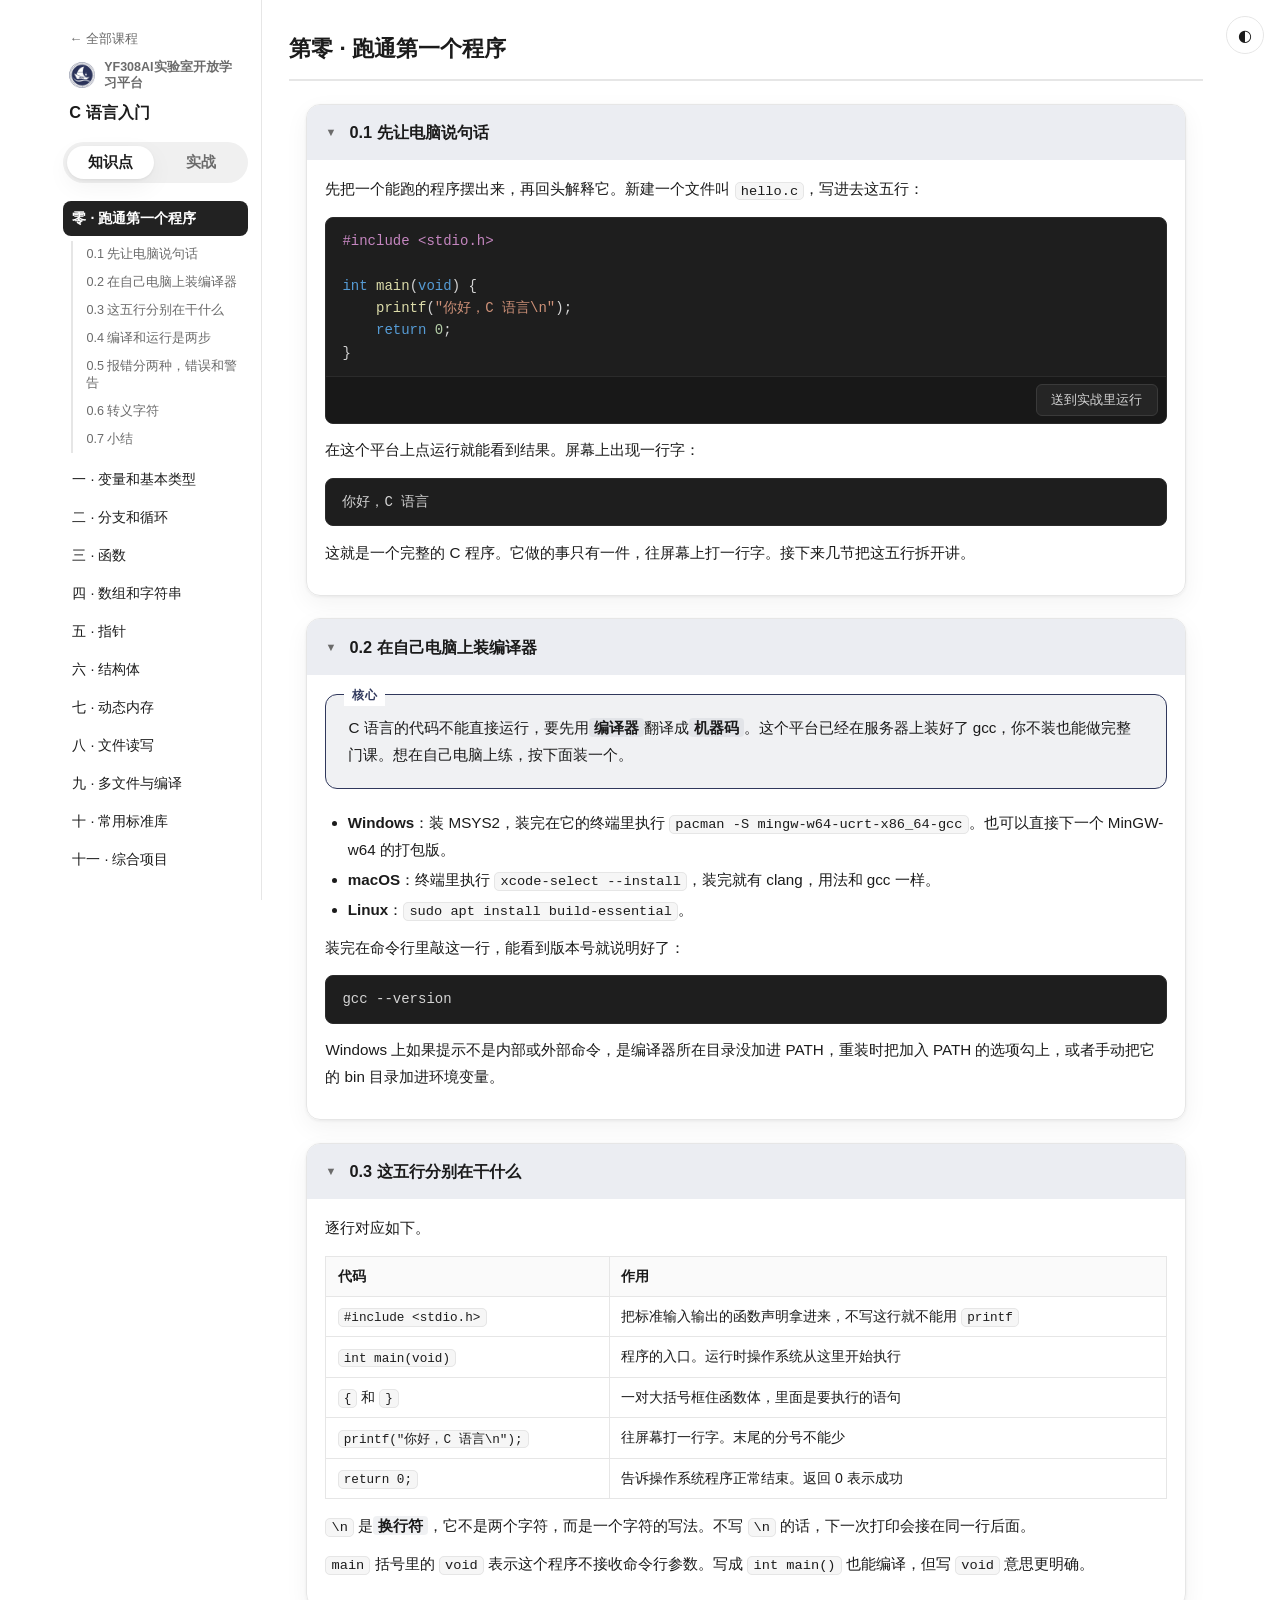
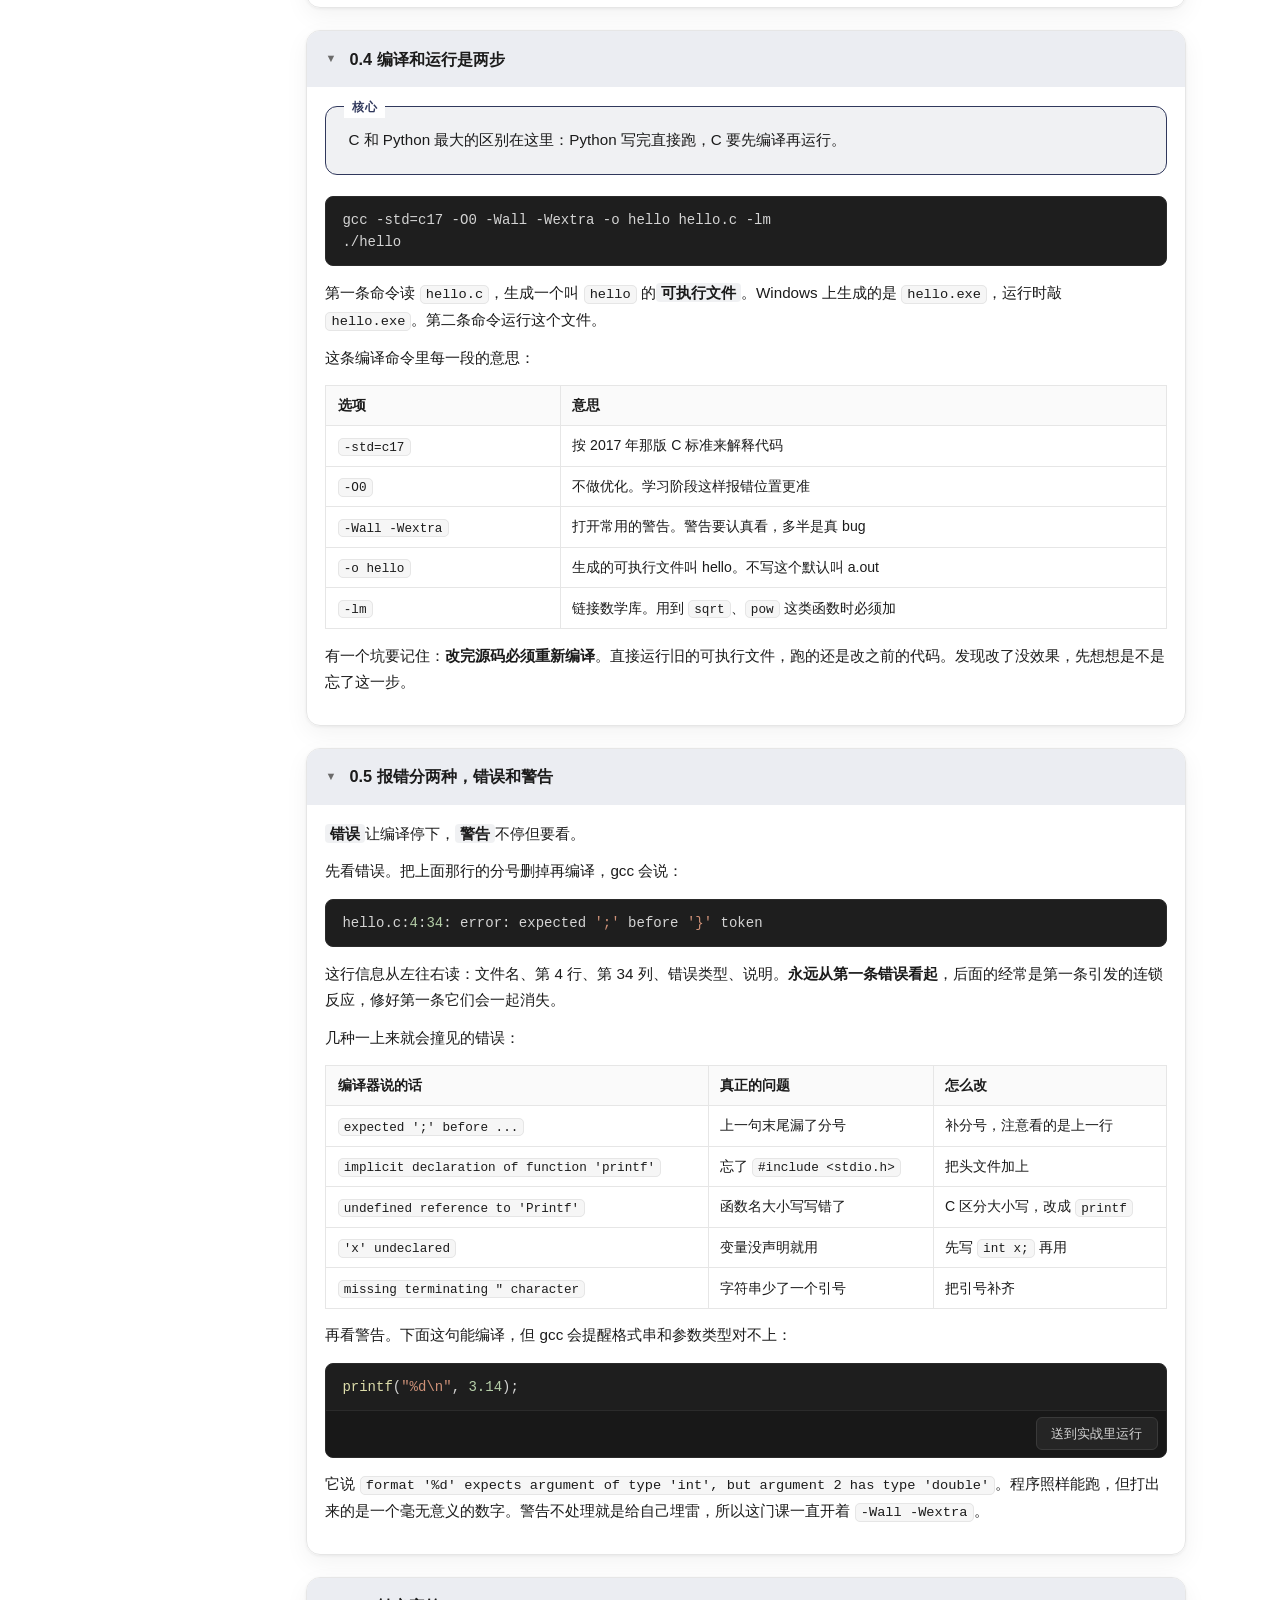
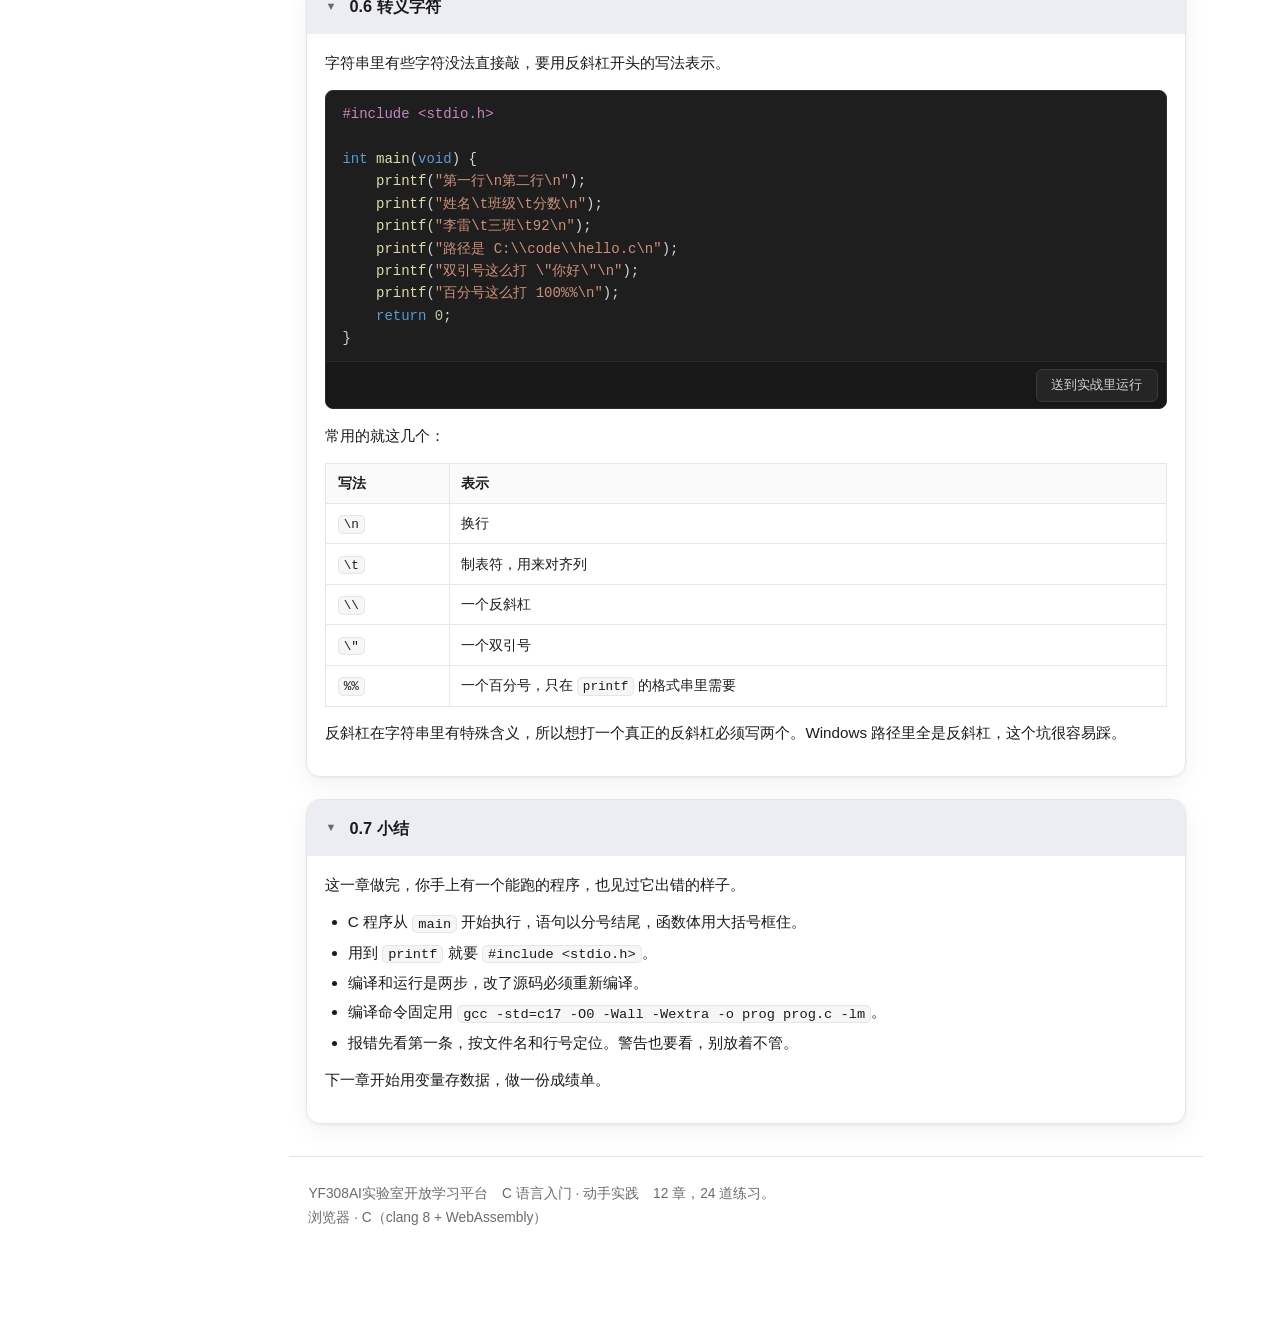
==== c/index.html @ ec59ad82 "C 与 Python 开放学习平台：代码全部在浏览器里跑 从 yf308-course 拿来两门课的讲义、练习和判题规则，去掉实验室服务器依赖。 Python 走 Pyodide，C 走 WebAss" ====
<!doctype html>
<html lang="zh">
<head>
<meta charset="utf-8">
<meta name="viewport" content="width=device-width, initial-scale=1">
<title>C 语言入门 · 动手实践 · YF308AI实验室开放学习平台</title>
<link rel="icon" href="../assets/favicon.png">
<link rel="apple-touch-icon" href="../assets/logo-180.png">
<style>
:root{
  --bg:#ffffff; --fg:#1b1b1b; --muted:#6b6b6b; --line:#e6e6e6; --card:#fafafa;
  --code-bg:#f6f6f6; --accent:#222; --ok:#2f7d3a; --warn:#8a6d00; --pill:#f0f0f0;
  --mono:"Cascadia Code",Consolas,"SF Mono",Menlo,"Microsoft YaHei",monospace;
  --headbg:#ebedf2;
  --shadow:0 1px 3px rgba(0,0,0,.06),0 8px 24px rgba(0,0,0,.05);
}
@media (prefers-color-scheme: dark){
  :root{ --bg:#151515; --fg:#e9e9e9; --muted:#9b9b9b; --line:#2b2b2b; --card:#1d1d1d;
    --code-bg:#191919; --accent:#e9e9e9; --ok:#7bc888; --warn:#d8bd5a; --pill:#242424; --headbg:#242731;
    --shadow:0 1px 3px rgba(0,0,0,.4),0 10px 30px rgba(0,0,0,.35);}
}
:root[data-theme="light"]{ --bg:#fff;--fg:#1b1b1b;--muted:#6b6b6b;--line:#e6e6e6;--card:#fafafa;--code-bg:#f6f6f6;--accent:#222;--ok:#2f7d3a;--warn:#8a6d00;--pill:#f0f0f0;--headbg:#ebedf2;}
:root[data-theme="dark"]{ --bg:#151515;--fg:#e9e9e9;--muted:#9b9b9b;--line:#2b2b2b;--card:#1d1d1d;--code-bg:#191919;--accent:#e9e9e9;--ok:#7bc888;--warn:#d8bd5a;--pill:#242424;--headbg:#242731;}
*{box-sizing:border-box}
html{scroll-behavior:smooth}
body{margin:0;background:var(--bg);color:var(--fg);
  font-family:-apple-system,"Segoe UI","PingFang SC","Microsoft YaHei",sans-serif;
  line-height:1.75;font-size:16px;-webkit-font-smoothing:antialiased}
code{font-family:var(--mono)}
/* 按钮和输入框默认不继承字体，会掉回 Arial，和正文不是一套 */
button,input,select,textarea{font-family:inherit}

/* 布局 */
.app{display:flex;align-items:flex-start;max-width:1180px;margin:0 auto}
.sidebar{position:sticky;top:0;align-self:flex-start;width:212px;flex:0 0 212px;height:100vh;
  overflow-y:auto;border-right:1px solid var(--line);padding:1.5rem .8rem}
.sidebar .brand{margin:0 .4rem 1.1rem}
.sidebar .brand .back{display:inline-block;color:var(--muted);font-size:.82rem;
  text-decoration:none;padding:0 0 .5rem}
.sidebar .brand .back:hover{color:var(--fg)}
.brand-mini{display:flex;align-items:center;gap:9px;margin-bottom:10px}
.brand-mini img{width:26px;height:26px}
.brand-mini span{font-size:12.5px;font-weight:600;color:var(--muted);line-height:1.3}
.sidebar .brand .tname{font-weight:700;font-size:1.02rem;line-height:1.4;margin-top:.3rem}
.content{flex:1;min-width:0;padding:1.8rem 1.7rem 4rem}
.part-title{font-size:1.4rem;font-weight:700;margin:0 0 1.4rem;
  padding-bottom:.7rem;border-bottom:2px solid var(--line)}
.view{display:none}
.view.on{display:block}
.vtoggle{display:flex;gap:.25rem;background:var(--pill);border-radius:999px;padding:.25rem;margin-bottom:1.1rem}
.vtoggle button{flex:1;border:0;background:transparent;color:var(--muted);padding:.45rem 0;
  border-radius:999px;cursor:pointer;font-weight:600;font-size:.92rem}
.vtoggle button.on{background:var(--bg);color:var(--fg);box-shadow:var(--shadow)}
.chaps{display:flex;flex-direction:column;gap:.15rem}
.chaps .chap{text-align:left;border:0;background:transparent;color:var(--fg);
  padding:.52rem .6rem;border-radius:8px;cursor:pointer;font-size:.9rem;transition:.12s;width:100%}
.chaps .chap:hover{background:var(--card)}
.chaps .chap.on{background:var(--accent);color:var(--bg);font-weight:600}
.subs{display:flex;flex-direction:column;gap:.04rem;margin:.15rem 0 .4rem;
  border-left:2px solid var(--line);padding-left:.3rem;margin-left:.5rem}
.chaps .sub{display:block;text-align:left;border:0;background:transparent;color:var(--muted);
  margin:0;max-width:none;width:100%;
  padding:.32rem .55rem;border-radius:6px;cursor:pointer;font-size:.79rem;line-height:1.35;transition:.12s}
.chaps .sub:hover{background:var(--card);color:var(--fg)}
.fontctl{display:flex;align-items:center;gap:.4rem;margin-top:1.4rem;padding:0 .4rem;color:var(--muted);font-size:.82rem}
.fontctl button{border:1px solid var(--line);background:var(--bg);color:var(--fg);width:28px;height:26px;border-radius:6px;cursor:pointer;font-size:.85rem}
.fontctl button:hover{background:var(--card)}
.theme{position:fixed;top:1rem;right:1rem;border:1px solid var(--line);background:var(--bg);
  color:var(--fg);border-radius:999px;width:38px;height:38px;cursor:pointer;font-size:1rem;z-index:30}
footer{color:var(--muted);font-size:.86rem;padding:1.6rem 1.2rem 3rem;border-top:1px solid var(--line);max-width:1000px;margin:2rem auto 0}

/* 讲义正文 */
.sec{max-width:880px;margin:0 auto 1.4rem;border:1px solid var(--line);border-radius:14px;
  overflow:hidden;box-shadow:var(--shadow)}
.sec-h{display:flex;align-items:center;gap:10px;background:var(--headbg);padding:.85rem 1.15rem;
  font-weight:700;font-size:1.02rem;cursor:pointer;user-select:none}
.sec-h:hover .caret{color:var(--fg)}
.caret{flex:none;width:14px;color:var(--muted);font-size:11px;transition:transform .15s}
.caret::before{content:"▼";display:block}
.sec.off .caret{transform:rotate(-90deg)}
.sec.off .sec-b{display:none}
.sec-b{padding:.3rem 1.15rem 1.1rem;font-size:.95rem}
.sec-b p{margin:.7rem 0}
.sec-b ul,.sec-b ol{margin:.6rem 0;padding-left:1.4rem}
.sec-b li{margin:.2rem 0}
.sec-b>p>code,.sec-b li code,.sec-b td code,.sec-b th code{background:var(--code-bg);
  border:1px solid var(--line);border-radius:5px;padding:.05rem .32rem;font-size:.9em}
.sec-b img{max-width:100%;border-radius:8px;border:1px solid var(--line)}
.lec-h{font-size:1.02rem;font-weight:700;margin:1.9rem 0 .8rem;line-height:1.55}
.lec-cap{font-size:13px;font-weight:650;color:var(--muted);margin:0 0 .4rem}
.sec-b>.lec-h:first-child{margin-top:.7rem}
:root{ --fig:#30385c; --fig-soft:rgba(48,56,92,.07) }
:root[data-theme=dark]{ --fig:#9fb0e8; --fig-soft:rgba(159,176,232,.10) }

.lec-core{position:relative;margin:.9rem 0 1.3rem;padding:20px 22px 6px;border:1px solid var(--fig);
  border-radius:12px;background:var(--fig-soft)}
.lec-core-k{position:absolute;top:-10px;left:18px;background:var(--bg);padding:0 8px;
  font-size:12px;font-weight:700;letter-spacing:.5px;color:var(--fig)}
.lec-core p{margin:0 0 14px}
.lec-key{background:var(--fig-soft);color:inherit;border-radius:4px;padding:1px 5px;font-weight:650}

.lec-tbl{overflow-x:auto;margin:.85rem 0}
.lec-tbl table{border-collapse:collapse;font-size:.88rem;min-width:100%}
.lec-tbl th,.lec-tbl td{border:1px solid var(--line);padding:.45rem .7rem;text-align:left;vertical-align:top}
.lec-tbl th{background:var(--card);font-weight:600}
.snip{margin:.85rem 0;border:1px solid #2b2b2b;border-radius:8px;overflow:hidden;background:#1e1e1e}
.snip pre{margin:0;padding:.75rem 1rem;overflow-x:auto;color:#d4d4d4;
  font-family:var(--mono);font-size:var(--edfs,14px);line-height:1.6;tab-size:4}
.snip-bar{display:flex;justify-content:flex-end;padding:.4rem .5rem;background:#181818;border-top:1px solid #2b2b2b}
.snip-bar button{border:1px solid #3a3a3a;background:#252525;color:#d4d4d4;font-size:.83rem;
  padding:.4rem .9rem;border-radius:6px;cursor:pointer}
.snip-bar button:hover{background:#303030;color:#fff}

/* 练习卡片 */
.ex{border:1px solid var(--line);border-radius:14px;margin:1.2rem auto;max-width:880px;
  overflow:hidden;box-shadow:var(--shadow)}
.ex-h{background:var(--card);padding:.9rem 1.1rem;font-weight:700;display:flex;gap:.6rem;align-items:baseline}
.ex-h .tag{font-size:.72rem;color:var(--bg);background:var(--accent);border-radius:20px;padding:.12rem .6rem;white-space:nowrap}
.ex-b{padding:.5rem 1.1rem 1.1rem}
.ex-b p{margin:.75rem 0}
details.fold{margin:.6rem 0;border:1px solid var(--line);border-radius:9px;background:var(--code-bg)}
details.fold>summary{cursor:pointer;padding:.6rem .95rem;font-size:.9rem;user-select:none;font-weight:600}
details.fold>summary:hover{color:var(--accent)}
details.fold pre{margin:0;padding:.95rem 1.1rem;overflow-x:auto;border-top:1px solid var(--line);
  font-family:var(--mono);font-size:.84rem;line-height:1.6;tab-size:4}
details.fold pre.hlpre{background:#1e1e1e;color:#d4d4d4}
.hint{padding:.65rem .95rem;color:var(--muted);font-size:.92rem}
.exp{color:var(--ok);font-weight:700}

/* 代码单元 */
.cell{display:flex;border:1px solid #2b2b2b;border-radius:8px;overflow:hidden;background:#1e1e1e;margin-top:.4rem}
.cell.out{margin-top:.5rem}
.gutter{flex:0 0 54px;background:#181818;padding:.7rem .45rem;text-align:right;
  font-family:var(--mono);font-size:.72rem;color:#6a9bd1;user-select:none;
  display:flex;flex-direction:column;align-items:flex-end;gap:.5rem}
.gutter .play{border:0;background:transparent;color:#4ec9b0;cursor:pointer;font-size:1rem;padding:0;line-height:1}
.gutter .play:hover{color:#7fe9d4}
.gutter .outp{color:#c586c0}
.edwrap{position:relative;flex:1;min-width:0}
.edwrap pre.hl,.edwrap textarea{margin:0;padding:.7rem 1rem;box-sizing:border-box;
  font-family:var(--mono);font-size:var(--edfs,14px);line-height:1.6;
  tab-size:4;white-space:pre;overflow-wrap:normal;letter-spacing:0;border:0}
.edwrap pre.hl{position:absolute;inset:0;overflow:hidden;color:#d4d4d4;pointer-events:none}
.edwrap textarea{position:relative;display:block;width:100%;height:var(--cellh,300px);min-height:110px;
  outline:0;resize:vertical;background:transparent;color:transparent;caret-color:#e6e6e6;overflow:auto}
.edwrap textarea::selection{background:#264f78;color:transparent}
.ckw{color:#569cd6}.cst{color:#ce9178}.ccm{color:#6a9955}.cnu{color:#b5cea8}.cbi{color:#dcdcaa}.cpr{color:#c586c0}
.output{margin:0;padding:.7rem 1rem;background:#1e1e1e;color:#d4d4d4;
  font-family:var(--mono);font-size:var(--edfs,14px);line-height:1.55;
  white-space:pre-wrap;max-height:400px;overflow:auto}
.outhead{padding:.45rem 1rem;background:#2a1f1f;color:#e0a0a0;font-size:.82rem;font-weight:600;
  border-bottom:1px solid #3a2a2a}
.figs{display:flex;flex-wrap:wrap;gap:10px;padding:0 0 6px}
.figs img{max-width:100%;background:#fff;border-radius:8px;padding:6px;border:1px solid var(--line)}

/* 操作条与判题 */
.exbar{display:flex;gap:.55rem;align-items:center;margin:.6rem 0;flex-wrap:wrap}
.exbar button{border:1px solid var(--line);background:var(--bg);color:var(--fg);font-size:.88rem;
  height:38px;padding:0 1.05rem;border-radius:7px;cursor:pointer}
.exbar button:hover{background:var(--card)}
.exbar .runall{background:#0e639c;color:#fff;border-color:#0e639c;font-weight:600}
.exbar .runall:hover{background:#1177bb}
.exbar .runall:disabled,.exbar .submit:disabled{opacity:.5;cursor:default}
.exbar .submit{background:#2e7d32;color:#fff;border-color:#2e7d32;font-weight:600}
.exbar .submit:hover{background:#388e3c}
.runstat{color:var(--muted);font-size:.85rem;margin-left:auto}
.stdinrow{display:none;margin:.55rem 0 0}
.stdinrow input{width:100%;height:44px;background:var(--code-bg);color:var(--fg);
  border:1px solid var(--line);border-radius:8px;padding:0 13px;font-size:14px;font-family:var(--mono)}
.stdinrow textarea{width:100%;min-height:62px;background:var(--code-bg);color:var(--fg);
  border:1px solid var(--line);border-radius:8px;padding:10px 13px;font-size:14px;
  font-family:var(--mono);resize:vertical}
.judge{margin:.55rem 0 0;padding:.7rem .9rem;border:1px solid var(--line);border-radius:8px;
  background:var(--bg);font-size:.87rem;line-height:1.7}
.judge.ok{border-color:#2e7d32}
.judge.no{border-color:#b8860b}
.judge .jtitle{font-weight:600;margin-bottom:.35rem}
.judge ul{margin:.3rem 0 0;padding-left:1.2rem}
.judge li{margin:.12rem 0}
.judge li.y{color:#2e7d32}
.judge li.n{color:var(--muted)}
.empty{color:var(--muted);max-width:880px;margin:0 auto}

@media(max-width:820px){
  .app{flex-direction:column}
  .sidebar{position:static;width:auto;flex:none;height:auto;border-right:0;border-bottom:1px solid var(--line);padding:1rem}
  .content{padding:1.3rem 1.1rem 3rem}
  .chaps{flex-direction:row;flex-wrap:wrap;justify-content:flex-start}
  .chaps .chap{border:1px solid var(--line);border-radius:999px;padding:.32rem .8rem;font-size:.84rem;width:auto}
  .subs{flex-basis:100%;flex-direction:column;align-items:flex-start;margin:.15rem 0 .4rem 1rem}
}
</style>
</head>
<script src="../assets/theme.js"></script>
<script src="../assets/runner.js"></script>
<script src="../assets/lecture.js"></script>
<body>
<button class="theme" onclick="toggleTheme()" title="切换深浅色">◐</button>
<div class="app" id="app">
  <aside class="sidebar">
    <div class="brand">
      <a class="back" href="../index.html">← 全部课程</a>
      <div class="brand-mini"><img src="../assets/logo.png" alt=""><span>YF308AI实验室开放学习平台</span></div>
      <div class="tname">C 语言入门</div>
    </div>
    <div class="vtoggle">
      <button id="seg-know" class="on" onclick="setView('know')">知识点</button>
      <button id="seg-lab" onclick="setView('lab')">实战</button>
    </div>
    <nav class="chaps" id="parts"></nav>
    <div class="fontctl">代码字号 <button onclick="setFont(-1)">A-</button><button onclick="setFont(1)">A+</button></div>
  </aside>
  <div class="content">
    <div id="view-know" class="view on">
      <div class="part-title" id="know-title"></div>
      <div id="know-body"></div>
    </div>
    <div id="view-lab" class="view">
      <div class="part-title" id="lab-title"></div>
      <div id="lab-body"></div>
    </div>
    <footer id="foot"></footer>
  </div>
</div>
<script>
/* ---------- 数据 ---------- */
/* 真实课程内容在 data/course.json，取不到时用下面这份样例把页面跑起来。 */
const DEMO = {
  chapters: [
    {n:0, title:"跑通第一个程序", sections:[
      {h:"0.1 先让电脑说句话", body:
`C 语言的程序从 `+"`main`"+` 函数开始跑。下面这段是能编译运行的最小程序。

\`\`\`c
#include <stdio.h>

int main(void) {
    printf("你好，C 语言\\n");
    return 0;
}
\`\`\`

三件事要记住：

- \`#include <stdio.h>\` 把输入输出的函数声明拿进来，没有它 \`printf\` 用不了。
- \`main\` 是入口，\`return 0\` 表示正常结束。
- 每条语句以分号结尾，字符串里的 \`\\n\` 是换行。`},
      {h:"0.2 编译和运行是两步", body:
`Python 写完直接跑，C 要先编译成可执行文件再跑。编译不过就根本不会执行。

| 步骤 | 命令 | 出错时看什么 |
| --- | --- | --- |
| 编译 | \`gcc hello.c -o hello\` | 报错里的行号和 \`error:\` |
| 运行 | \`./hello\` | 程序自己打印的内容 |

**编译报错先看第一条。** 后面的错误常常是第一条引起的连锁反应，改掉第一条再重新编译。`},
      {h:"0.3 读入一个数", body:
`\`scanf\` 从键盘读数据，要在变量名前加取地址符 \`&\`。

\`\`\`c
#include <stdio.h>

int main(void) {
    int age;
    scanf("%d", &age);
    printf("明年你 %d 岁\\n", age + 1);
    return 0;
}
\`\`\`

常用的占位符有四个：

1. \`%d\` 整数
2. \`%f\` 小数
3. \`%s\` 字符串
4. \`%c\` 单个字符`}]},
    {n:1, title:"变量和基本类型", sections:[
      {h:"1.1 变量要先声明类型", body:
`C 的变量必须先写明类型再使用，类型定了就不能换。

\`\`\`c
#include <stdio.h>

int main(void) {
    int count = 3;
    double price = 12.5;
    char grade = 'A';
    printf("%d 件，共 %.2f 元，评级 %c\\n", count, count * price, grade);
    return 0;
}
\`\`\`

常用类型有这几种：

1. \`int\` 整数，一般 4 字节。
2. \`double\` 双精度小数，算钱和平均值都用它。
3. \`char\` 单个字符，用单引号写。`},
      {h:"1.2 整数相除会截断", body:
`两个整数相除，结果直接丢掉小数部分。

\`\`\`c
#include <stdio.h>

int main(void) {
    int a = 7, b = 2;
    printf("%d\\n", a / b);
    printf("%.2f\\n", (double)a / b);
    return 0;
}
\`\`\`

第一行打印 3，第二行打印 3.50。想要小数就把其中一个转成 \`double\`。`}]}
  ],
  lab: {
    "0": [
      {tag:"练习 0.1", title:"打印一张名片",
       task:"用 printf 打印三行：上下各一行 24 个减号的分隔线，中间一行是你的名字。",
       hint:"分隔线可以直接写死在字符串里，也可以用 for 循环打印 24 个减号。别忘了每行末尾的 \\n。",
       start:
`#include <stdio.h>

int main(void) {
    /* 打印一行 24 个减号 */

    /* 打印名字 */

    /* 再打印一行 24 个减号 */
    return 0;
}`,
       sol:
`#include <stdio.h>

int main(void) {
    printf("------------------------\\n");
    printf("张三\\n");
    printf("------------------------\\n");
    return 0;
}`,
       exp:"三行输出，上下对齐。printf 不会自动换行，行末要自己写 \\n。"},
      {tag:"练习 0.2", title:"读两个数求和",
       task:"从键盘读入两个整数，打印它们的和。",
       hint:"scanf(\"%d %d\", &a, &b) 一次读两个数。两个数可以写在同一行用空格隔开。",
       start:
`#include <stdio.h>

int main(void) {
    int a, b;
    /* 读入 a 和 b */

    /* 打印 a + b */
    return 0;
}`,
       sol:
`#include <stdio.h>

int main(void) {
    int a, b;
    scanf("%d %d", &a, &b);
    printf("%d\\n", a + b);
    return 0;
}`,
       exp:"输入 3 和 5，输出 8。scanf 里变量名前面必须加 &，漏了会崩。"}
    ],
    "1": [
      {tag:"练习 1.1", title:"摄氏度转华氏度",
       task:"读入一个摄氏温度，按华氏等于摄氏乘 1.8 加 32 换算，结果保留一位小数。",
       hint:"温度用 double 存。保留一位小数的格式是 %.1f。",
       start:
`#include <stdio.h>

int main(void) {
    double c;
    /* 读入摄氏度 */

    /* 换算并打印，保留一位小数 */
    return 0;
}`,
       sol:
`#include <stdio.h>

int main(void) {
    double c;
    scanf("%lf", &c);
    printf("%.1f\\n", c * 1.8 + 32);
    return 0;
}`,
       exp:"输入 36.5，输出 97.7。读 double 用 %lf，读 float 才用 %f。"},
      {tag:"练习 1.2", title:"算平均分",
       task:"读入三门课的整数成绩，打印总分和平均分，平均分保留两位小数。",
       hint:"三个整数相加还是整数，除以 3 之前先转成 double，否则小数部分会被丢掉。",
       start:
`#include <stdio.h>

int main(void) {
    int a, b, c;
    /* 读入三个成绩 */

    /* 打印总分和平均分 */
    return 0;
}`,
       sol:
`#include <stdio.h>

int main(void) {
    int a, b, c;
    scanf("%d %d %d", &a, &b, &c);
    int sum = a + b + c;
    printf("%d %.2f\\n", sum, (double)sum / 3);
    return 0;
}`,
       exp:"输入 90 85 78，总分 253，平均分 84.33。整数相除会截断，一定要先转类型。"}
    ]
  }
};

const CN = ["零","一","二","三","四","五","六","七","八","九","十","十一","十二","十三","十四","十五"];
let CHAPS = [], LABS = {}, SNIPS = [];
let view = "know", part = 0;

function chapOf(n){ return CHAPS.find(c => Number(c.n) === Number(n)); }
function labOf(n){ return LABS[String(n)] || LABS[n] || []; }
function partName(n){ const c = chapOf(n); const num = CN[Number(n)] || String(n); return num + " · " + (c ? c.title : ""); }
function escapeHtml(s){ return String(s == null ? "" : s).replace(/&/g,"&amp;").replace(/</g,"&lt;").replace(/>/g,"&gt;"); }

/* ---------- C 语法着色 ---------- */
const KW = new Set(["int","char","float","double","void","long","short","unsigned","signed",
  "struct","union","enum","typedef","const","static","extern","sizeof","return","if","else",
  "for","while","do","switch","case","break","continue","goto","default","NULL",
  "register","volatile","auto","inline","restrict","bool","true","false"]);
const FN = new Set(["printf","scanf","malloc","free","strlen","strcpy","strcmp","memset",
  "fopen","fclose","fprintf","fscanf","puts","putchar","getchar","gets","sprintf","sscanf",
  "strcat","strncpy","strncmp","strstr","memcpy","calloc","realloc","exit","abs","fabs",
  "sqrt","pow","rand","srand","qsort","atoi","atof","fgets","fputs","feof","main"]);
const RE_NUM = /^(?:0[xX][0-9a-fA-F]+|\d+\.?\d*(?:[eE][-+]?\d+)?)[uUlLfF]*/;
const RE_ID = /^[A-Za-z_]\w*/;
const RE_PRE = /^#[ \t]*[A-Za-z_]+(?:[ \t]*<[^>\n]*>)?/;

function highlight(code){
  let out = "", i = 0;
  const n = code.length;
  while(i < n){
    const c = code[i];
    if(c === "/" && code[i+1] === "/"){
      let j = code.indexOf("\n", i); if(j < 0) j = n;
      out += '<span class="ccm">' + escapeHtml(code.slice(i, j)) + "</span>"; i = j; continue;
    }
    if(c === "/" && code[i+1] === "*"){
      let j = code.indexOf("*/", i + 2); j = j < 0 ? n : j + 2;
      out += '<span class="ccm">' + escapeHtml(code.slice(i, j)) + "</span>"; i = j; continue;
    }
    if(c === '"' || c === "'"){
      let j = i + 1;
      while(j < n && code[j] !== c && code[j] !== "\n"){ if(code[j] === "\\") j++; j++; }
      j = Math.min(j + 1, n);
      out += '<span class="cst">' + escapeHtml(code.slice(i, j)) + "</span>"; i = j; continue;
    }
    if(c === "#"){
      const m = RE_PRE.exec(code.slice(i));
      if(m){ out += '<span class="cpr">' + escapeHtml(m[0]) + "</span>"; i += m[0].length; continue; }
    }
    if(c >= "0" && c <= "9"){
      const m = RE_NUM.exec(code.slice(i));
      if(m){ out += '<span class="cnu">' + m[0] + "</span>"; i += m[0].length; continue; }
    }
    if(/[A-Za-z_]/.test(c)){
      const w = RE_ID.exec(code.slice(i))[0];
      if(KW.has(w)) out += '<span class="ckw">' + w + "</span>";
      else if(FN.has(w)) out += '<span class="cbi">' + w + "</span>";
      else out += w;
      i += w.length; continue;
    }
    out += escapeHtml(c); i++;
  }
  return out;
}

/* ---------- 编辑器 ---------- */
let EDFS = 14, CID = 0;
function setFont(d){ EDFS = Math.max(10, Math.min(24, EDFS + d)); document.documentElement.style.setProperty("--edfs", EDFS + "px"); }
function onEdit(id){
  setTimeout(function(){ syncStdin(id); }, 0);
  const ta = document.getElementById(id), hl = document.getElementById("hl-" + id);
  if(!ta || !hl) return;
  hl.innerHTML = highlight(ta.value) + "\n";
  hl.scrollTop = ta.scrollTop; hl.scrollLeft = ta.scrollLeft;
}
function syncScroll(id){
  const ta = document.getElementById(id), hl = document.getElementById("hl-" + id);
  hl.scrollTop = ta.scrollTop; hl.scrollLeft = ta.scrollLeft;
}
function keyHandler(ev, cid){
  if(ev.key === "Tab"){
    ev.preventDefault();
    const t = ev.target, s = t.selectionStart, en = t.selectionEnd;
    t.value = t.value.slice(0, s) + "    " + t.value.slice(en);
    t.selectionStart = t.selectionEnd = s + 4; onEdit(cid);
  } else if(ev.key === "Enter" && (ev.ctrlKey || ev.metaKey || ev.shiftKey)){
    ev.preventDefault(); runCell(cid);
  }
}
/* 编辑器高度按行数给，短程序不留一大片空白 */
function cellH(code){
  const lines = String(code).split(/\n/).length;
  return Math.min(520, Math.max(150, (lines + 2) * 23));
}
function cellHTML(cid, code){
  const h = cellH(code);
  return `<div class="cell" id="wrap-${cid}" style="--cellh:${h}px">
      <div class="gutter"><button class="play" title="运行" onclick="runCell('${cid}')">▶</button><span>In</span></div>
      <div class="edwrap">
        <pre class="hl" id="hl-${cid}"></pre>
        <textarea class="editor" id="${cid}" spellcheck="false" oninput="onEdit('${cid}')" onscroll="syncScroll('${cid}')" onkeydown="keyHandler(event,'${cid}')">${escapeHtml(code)}</textarea>
      </div>
    </div>
    <div class="cell out" id="outcell-${cid}" style="display:none">
      <div class="gutter"><span class="outp">Out</span></div>
      <div style="flex:1;min-width:0">
        <div class="outhead" id="ohead-${cid}" style="display:none"></div>
        <pre class="output" id="out-${cid}"></pre>
        <div class="figs" id="figs-${cid}"></div>
      </div>
    </div>`;
}

/* ---------- 知识点 ---------- */
function renderKnow(){
  document.getElementById("know-title").textContent = "第" + partName(part);
  const c = chapOf(part);
  SNIPS = [];
  const secs = (c && c.sections) || [];
  if(!secs.length){
    document.getElementById("know-body").innerHTML = '<p class="empty">本章讲义还没有内容。</p>';
    return;
  }
  let h = "";
  secs.forEach(function(s, k){
    const body = Lecture.render(s.body, function(code, lang){
      const pre = '<div class="snip"><pre>' + highlight(code) + '</pre>';
      // 不带语言标记的是运行结果和命令行，不能拿去编译
      if(lang !== "c") return pre + '</div>';
      const i = SNIPS.push(code) - 1;
      return pre + '<div class="snip-bar"><button onclick="sendSnippet(' + i + ')">送到实战里运行</button></div></div>';
    });
    h += `<section class="sec" id="sec-${part}-${k}"><div class="sec-h" onclick="toggleSec(this)"><span class="caret"></span>${escapeHtml(s.h)}</div><div class="sec-b">${body}</div></section>`;
  });
  document.getElementById("know-body").innerHTML = h;
}
function sendSnippet(i){
  const code = SNIPS[i];
  setView("lab");
  const ta = document.querySelector("#ex-demo .cells textarea");
  if(!ta) return;
  document.getElementById("ex-demo").style.display = "block";
  ta.value = code; onEdit(ta.id);
  document.getElementById("wrap-" + ta.id).style.setProperty("--cellh", cellH(code) + "px");
  document.getElementById("ex-demo").scrollIntoView({behavior:"smooth", block:"start"});
  runAll("ex-demo");
}

/* ---------- 实战 ---------- */
function exBody(exId, cid, code){
  return `<div class="cells">${cellHTML(cid, code)}</div>
      <div class="exbar">
        <button class="runall" onclick="runAll('${exId}')">▶ 运行</button>`;
}
function renderLab(){
  document.getElementById("lab-title").textContent = "第" + partName(part);
  const list = labOf(part);
  const dcid = "c" + (CID++);
  let h = `<div class="ex" id="ex-demo" style="display:none"><div class="ex-h">示例代码</div><div class="ex-b">
      ${exBody("ex-demo", dcid, "")}
        <span class="runstat" id="stat-ex-demo"></span>
      </div>
      <div class="stdinrow"><textarea spellcheck="false" placeholder="运行时输入，一行一个"></textarea></div>
    </div></div>`;
  if(!list.length){
    document.getElementById("lab-body").innerHTML = h + '<p class="empty">本章还没有练习。</p>';
    document.querySelectorAll("#lab-body .cells textarea").forEach(t => onEdit(t.id));
    return;
  }
  list.forEach(function(e, k){
    const exId = "ex-" + part + "-" + k, cid = "c" + (CID++);
    const cid2 = cid;
    h += `<div class="ex" id="${exId}"><div class="ex-h"><span class="tag">${escapeHtml(e.tag)}</span>${escapeHtml(e.title)}</div><div class="ex-b">
      <p>${escapeHtml(e.task)}</p>
      <details class="fold"><summary>提示</summary><div class="hint">${escapeHtml(e.hint)}</div></details>
      ${exBody(exId, cid2, e.start || "")}
        <button class="submit" onclick="submitEx('${exId}','${idOf(e.tag)}')">提交检查</button>
        <button onclick="resetEx('${exId}', ${part}, ${k})">重置</button>
        <span class="runstat" id="stat-${exId}"></span>
      </div>
      <div class="stdinrow"><textarea spellcheck="false" placeholder="运行时输入，一行一个"></textarea></div>
      <div class="judge" id="judge-${exId}" style="display:none"></div>
      <details class="fold"><summary>参考答案</summary><pre class="hlpre">${highlight(e.sol || "")}</pre>
        <div class="hint"><span class="exp">预期</span>：${escapeHtml(e.exp)}</div></details>
    </div></div>`;
  });
  document.getElementById("lab-body").innerHTML = h;
  document.querySelectorAll("#lab-body .cells textarea").forEach(t => onEdit(t.id));
}
function idOf(tag){ return String(tag).replace(/^练习\s*/, "").trim(); }
function resetEx(exId, p, k){
  const cells = document.querySelector("#" + exId + " .cells"), cid = "c" + (CID++);
  cells.innerHTML = cellHTML(cid, labOf(p)[k].start || ""); onEdit(cid);
  document.getElementById("stat-" + exId).textContent = "";
  const jd = document.getElementById("judge-" + exId); if(jd) jd.style.display = "none";
}
function syncStdin(id){
  const ta = document.getElementById(id); if(!ta) return;
  const ex = ta.closest(".ex"); if(!ex) return;
  const row = ex.querySelector(".stdinrow"); if(!row) return;
  const need = /\b(?:scanf|getchar|gets)\s*\(|\bfgets\s*\([^;]*\bstdin\b/.test(ta.value);
  row.style.display = need ? "block" : "none";
}
function stdinOf(ex){
  const row = ex && ex.querySelector(".stdinrow");
  return (row && row.style.display !== "none") ? row.querySelector("textarea").value : "";
}
async function runCell(cid){
  const cells = document.getElementById("wrap-" + cid).closest(".cells");
  await execute(document.getElementById(cid).value, cid, cells.closest(".ex"));
}
async function runAll(exId){
  const ta = document.querySelector("#" + exId + " .cells textarea");
  await execute(ta.value, ta.id, document.getElementById(exId));
}
async function execute(code, cid, ex){
  const outcell = document.getElementById("outcell-" + cid), out = document.getElementById("out-" + cid);
  const head = document.getElementById("ohead-" + cid), figbox = document.getElementById("figs-" + cid);
  const stat = ex.querySelector(".runstat"), btns = ex.querySelectorAll(".play,.runall");
  outcell.style.display = "flex";
  head.style.display = "none"; head.textContent = "";
  out.textContent = "运行中";
  if(figbox) figbox.innerHTML = "";
  stat.textContent = ""; btns.forEach(b => b.disabled = true);
  const t0 = Date.now();
  try{
    const j = await Runner.run(code, stdinOf(ex), "c");
    out.textContent = j.output || "运行结束，没有输出。别忘了 printf 结果。";
    if(j.ok === false){
      head.textContent = /error:/i.test(j.output || "") ? "编译不通过" : "运行出错";
      head.style.display = "block";
    }
    if(figbox && j.figs && j.figs.length)
      figbox.innerHTML = j.figs.map(b => '<img src="data:image/png;base64,' + b + '">').join("");
  }catch(err){
    out.textContent = "没跑起来：" + err;
  }finally{
    btns.forEach(b => b.disabled = false);
    stat.textContent = "耗时 " + ((Date.now() - t0) / 1000).toFixed(1) + " 秒";
  }
}
async function submitEx(exId, id){
  const ex = document.getElementById(exId);
  const code = ex.querySelector(".cells textarea").value;
  const box = document.getElementById("judge-" + exId);
  const btns = ex.querySelectorAll(".submit,.runall,.play");
  box.style.display = "block"; box.className = "judge"; box.innerHTML = "正在检查";
  btns.forEach(b => b.disabled = true);
  try{
    const j = await Runner.check(code, id, "c");
    if(j.ok === null || j.ok === undefined){ box.innerHTML = j.msg || "没法判定"; return; }
    box.className = "judge " + (j.ok ? "ok" : "no");
    let h = `<div class="jtitle">${j.ok ? "做对了" : "还没通过"}　${escapeHtml(j.msg || "")}</div><ul>`;
    for(const it of (j.items || [])) h += `<li class="${it.pass ? "y" : "n"}">${it.pass ? "已完成" : "待完成"}　${escapeHtml(it.desc)}</li>`;
    h += "</ul>";
    if(!j.ok && j.output && j.output.trim())
      h += `<div class="jtitle" style="margin-top:.5rem">你的输出</div><pre style="margin:.2rem 0 0;white-space:pre-wrap">${escapeHtml(j.output.slice(0, 1200))}</pre>`;
    box.innerHTML = h;
  }catch(err){
    box.innerHTML = "没跑起来：" + err;
  }finally{ btns.forEach(b => b.disabled = false); }
}

/* ---------- 导航 ---------- */
function renderParts(){
  let h = "";
  for(const c of CHAPS){
    const i = Number(c.n);
    h += `<button class="chap ${i === part ? "on" : ""}" onclick="setPart(${i})">${escapeHtml(partName(i))}</button>`;
    if(i === part) h += `<div class="subs">${subItems()}</div>`;
  }
  document.getElementById("parts").innerHTML = h;
}
function subItems(){
  if(view === "know"){
    const c = chapOf(part);
    return ((c && c.sections) || []).map((s, k) =>
      `<button class="sub" onclick="gotoSec(${k})">${escapeHtml(s.h)}</button>`).join("");
  }
  return labOf(part).map((e, k) =>
    `<button class="sub" onclick="gotoEx('ex-${part}-${k}')">${escapeHtml(e.tag)} ${escapeHtml(e.title)}</button>`).join("");
}
function toggleSec(h){ h.parentNode.classList.toggle("off"); }
function gotoSec(k){
  const el = document.getElementById("sec-" + part + "-" + k);
  if(el){ el.classList.remove("off"); el.scrollIntoView({behavior:"smooth", block:"start"}); }
}
function gotoEx(id){ const el = document.getElementById(id); if(el) el.scrollIntoView({behavior:"smooth", block:"start"}); }
function setPart(p){
  part = Number(p); renderParts();
  view === "know" ? renderKnow() : renderLab();
  window.scrollTo({top:0, behavior:"smooth"});
}
function setView(v){
  if(view === v && document.getElementById("view-" + v).classList.contains("on")) return;
  view = v;
  document.getElementById("seg-know").classList.toggle("on", v === "know");
  document.getElementById("seg-lab").classList.toggle("on", v === "lab");
  document.getElementById("view-know").classList.toggle("on", v === "know");
  document.getElementById("view-lab").classList.toggle("on", v === "lab");
  renderParts();
  v === "know" ? renderKnow() : renderLab();
  window.scrollTo({top:0, behavior:"smooth"});
}
/* 主题在 assets/theme.js 里，三个页面共用一个键 */

/* ---------- 启动 ---------- */
function footText(){
  const n = CHAPS.length, m = Object.keys(LABS).reduce((s, k) => s + LABS[k].length, 0);
  return "YF308AI实验室开放学习平台　C 语言入门 · 动手实践　" + n + " 章，" + m + " 道练习。<br><span id=\"engtag\"></span>";
}
async function loadCourse(){
  try{
    const r = await fetch("data/course.json", {cache:"no-store"});
    if(r.ok){
      const j = await r.json();
      if(j && j.chapters && j.chapters.length) return j;
    }
  }catch(err){}
  return DEMO;
}
(async function init(){
  const data = await loadCourse();
  CHAPS = data.chapters.slice().sort((a, b) => Number(a.n) - Number(b.n));
  LABS = data.lab || {};
  part = Number(CHAPS[0].n);
  document.getElementById("foot").innerHTML = footText();
  renderParts(); renderKnow();
  const tag = function(s){ const t = document.getElementById("engtag"); if(t) t.textContent = s; };
  tag("正在加载 C 编译器");
  Runner.boot("c", function(s){ if(s) tag(s); }).then(function(r){
    tag(r.label);
  }).catch(function(err){
    tag("C 编译器没加载起来：" + (err && err.message || err) + "。刷新页面重试。");
  });
})();
</script>
</body>
</html>
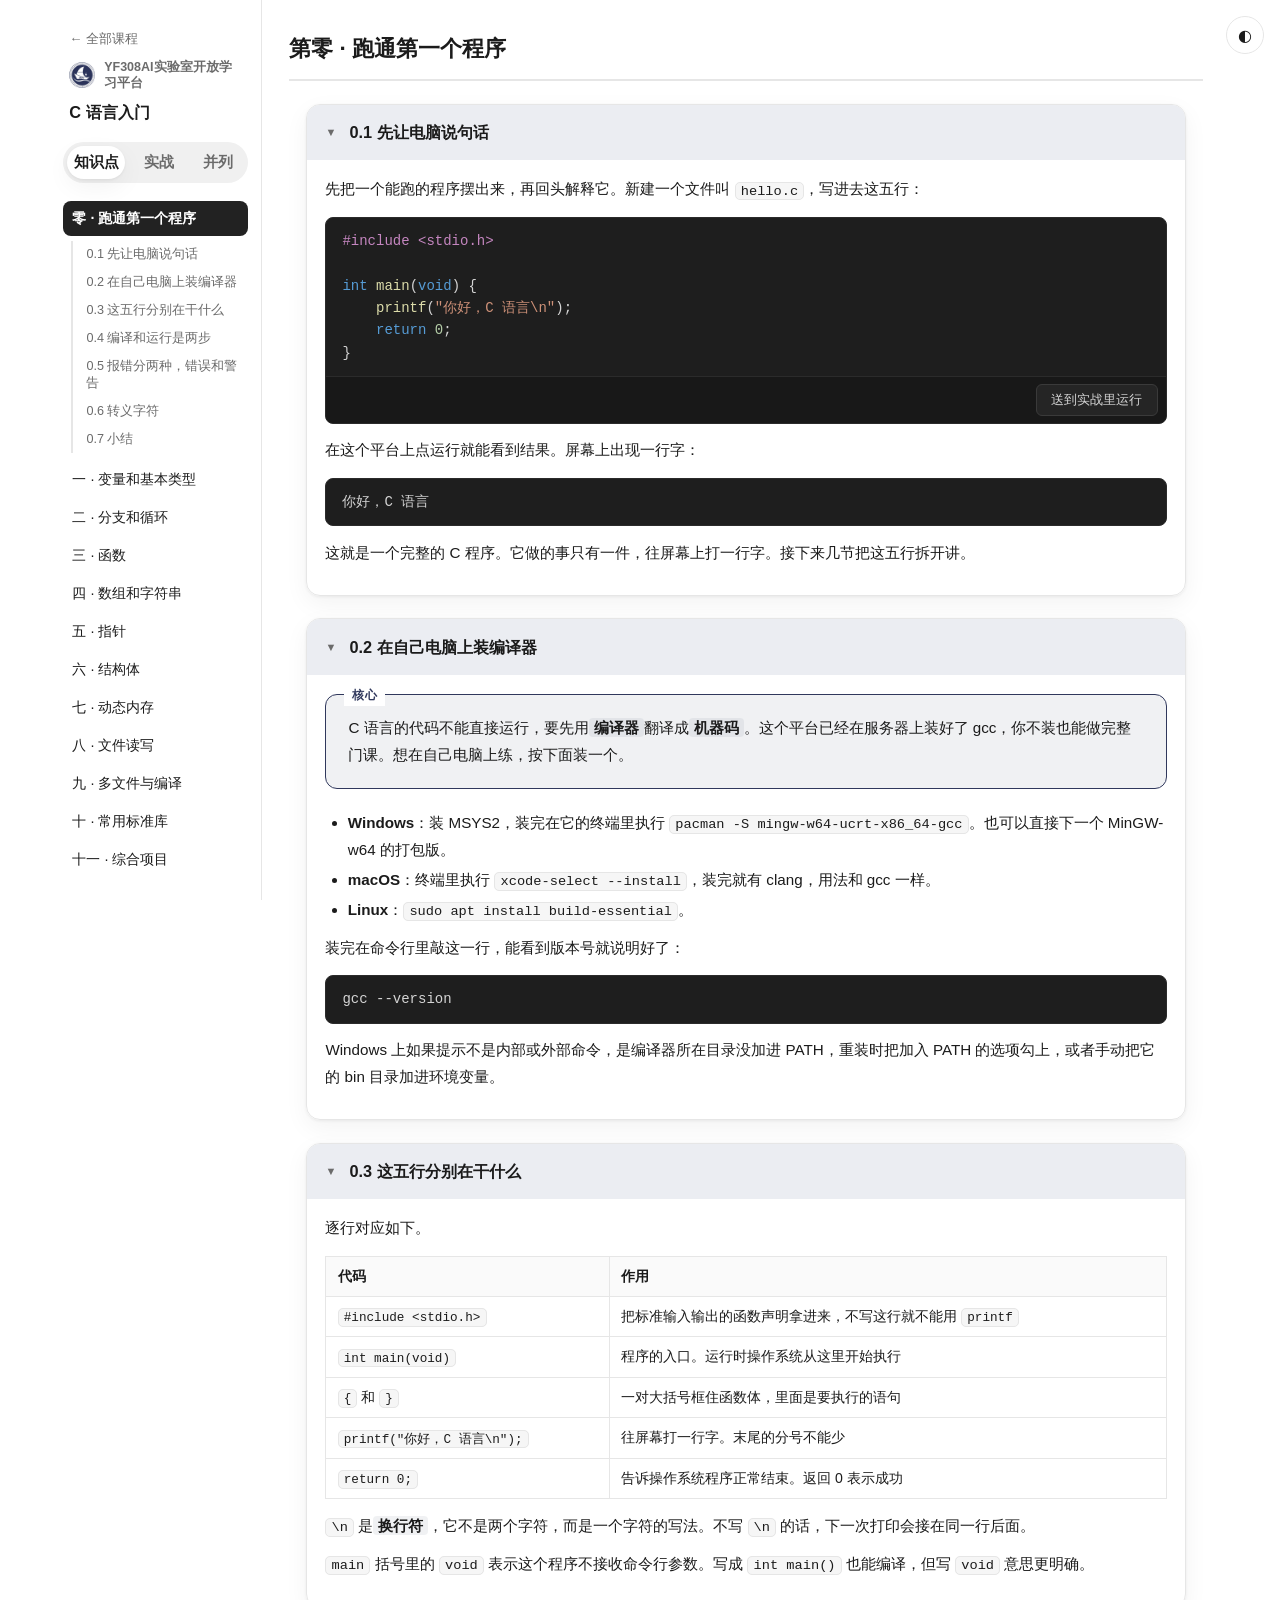
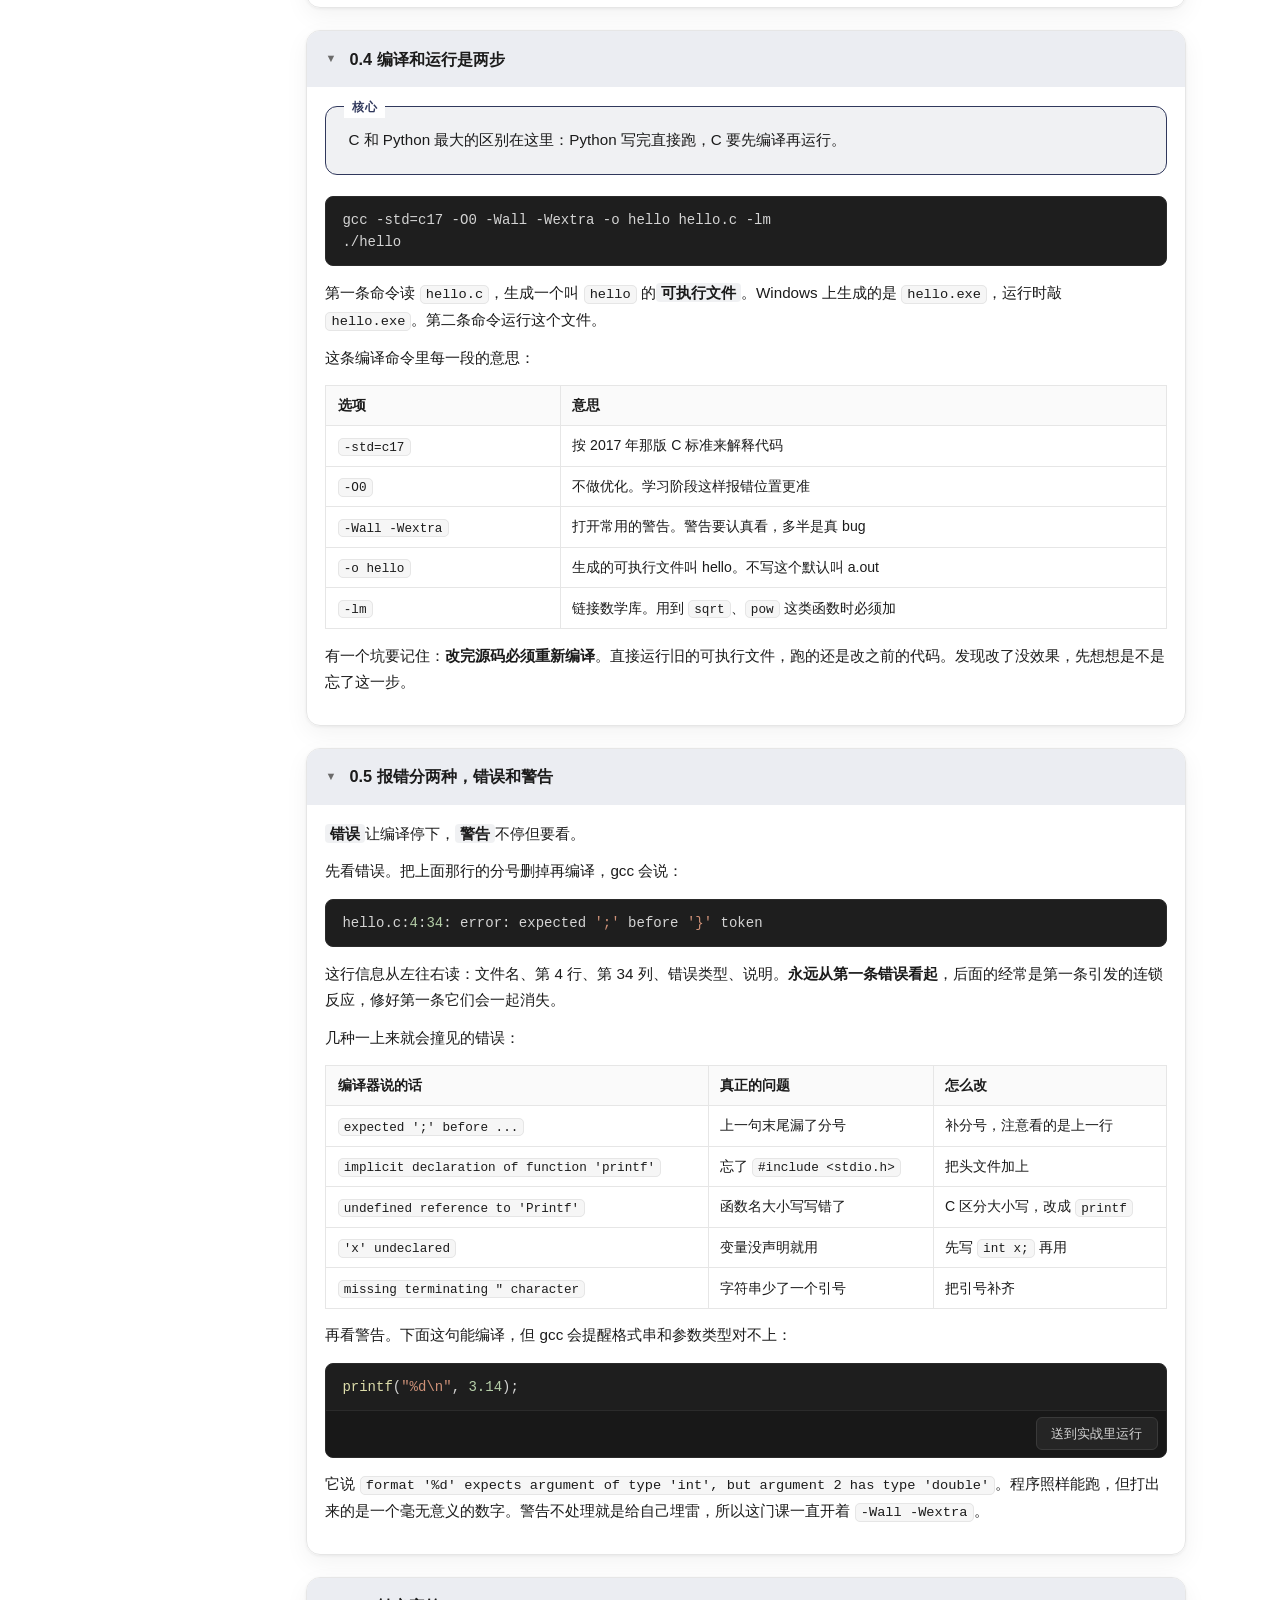
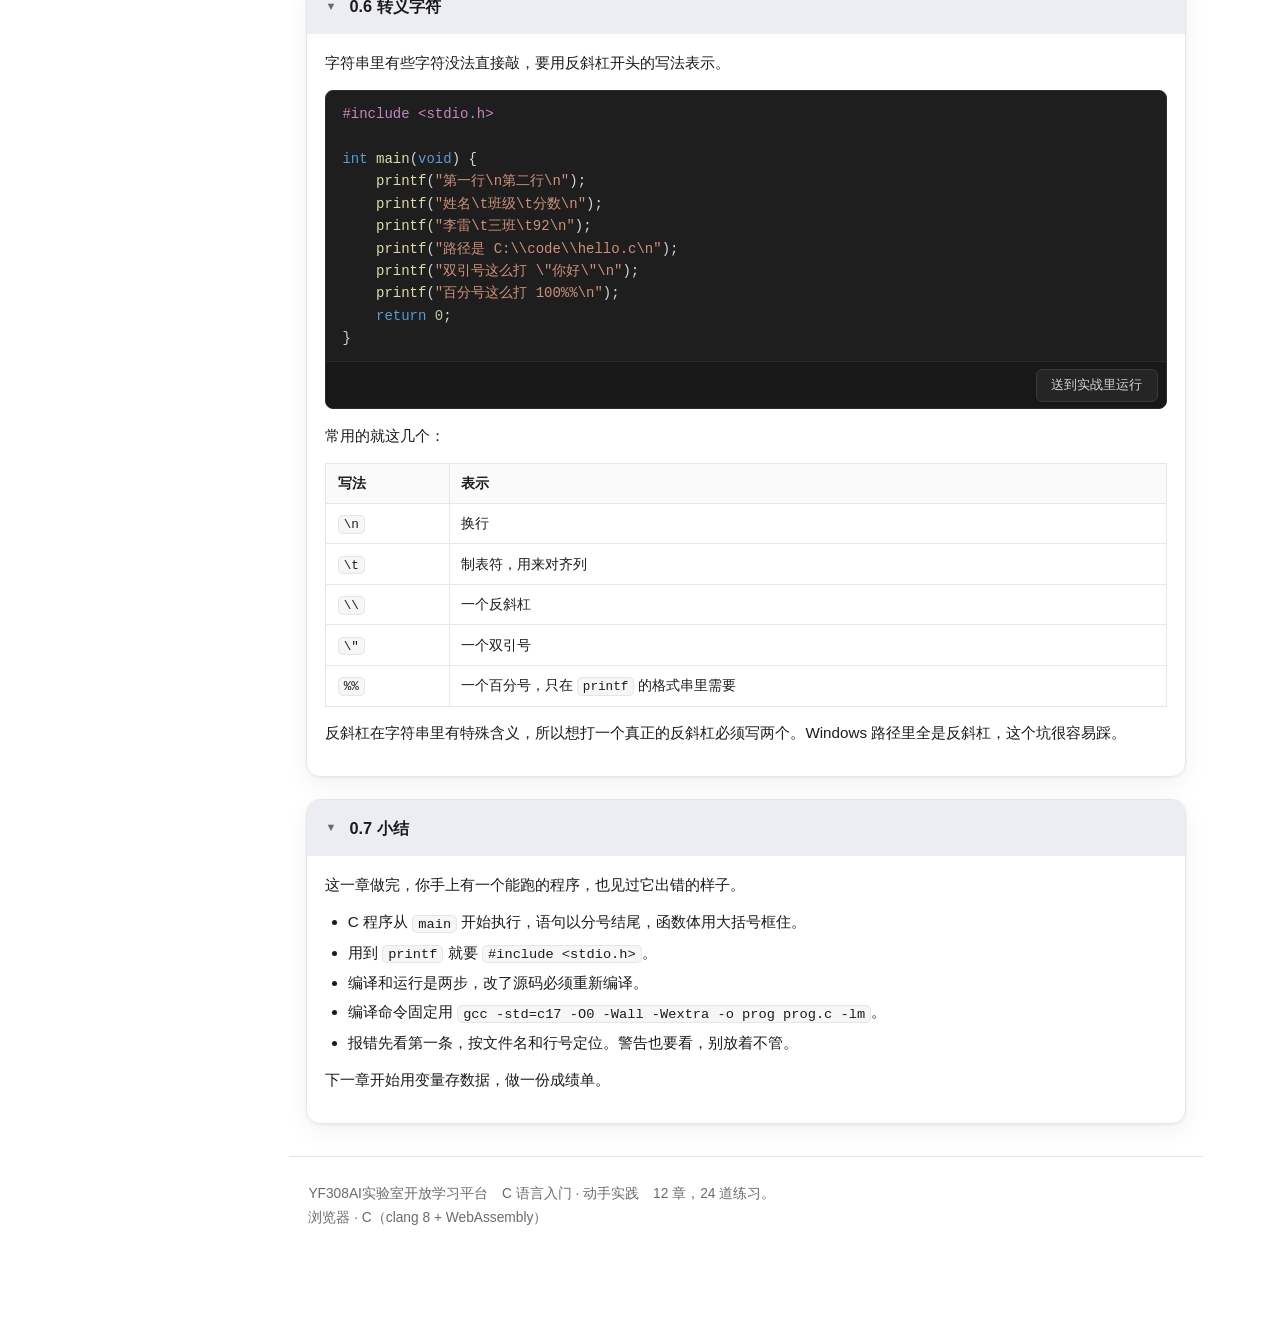
==== commit ddaedaed: "讲义和实战可以左右并列看 侧栏加「并列」按钮，也可以把「实战」按钮拖到右半边进入。中间竖条拖动调宽度， 宽度和开关记在本机。并列时换章两栏同步，切知识点/实战只换侧栏目录、不重绘实战区， 写了一半的代" ====
--- a/c/index.html
+++ b/c/index.html
@@ -746,5 +746,6 @@
   });
 })();
 </script>
+<script src="../assets/split.js"></script>
 </body>
 </html>
